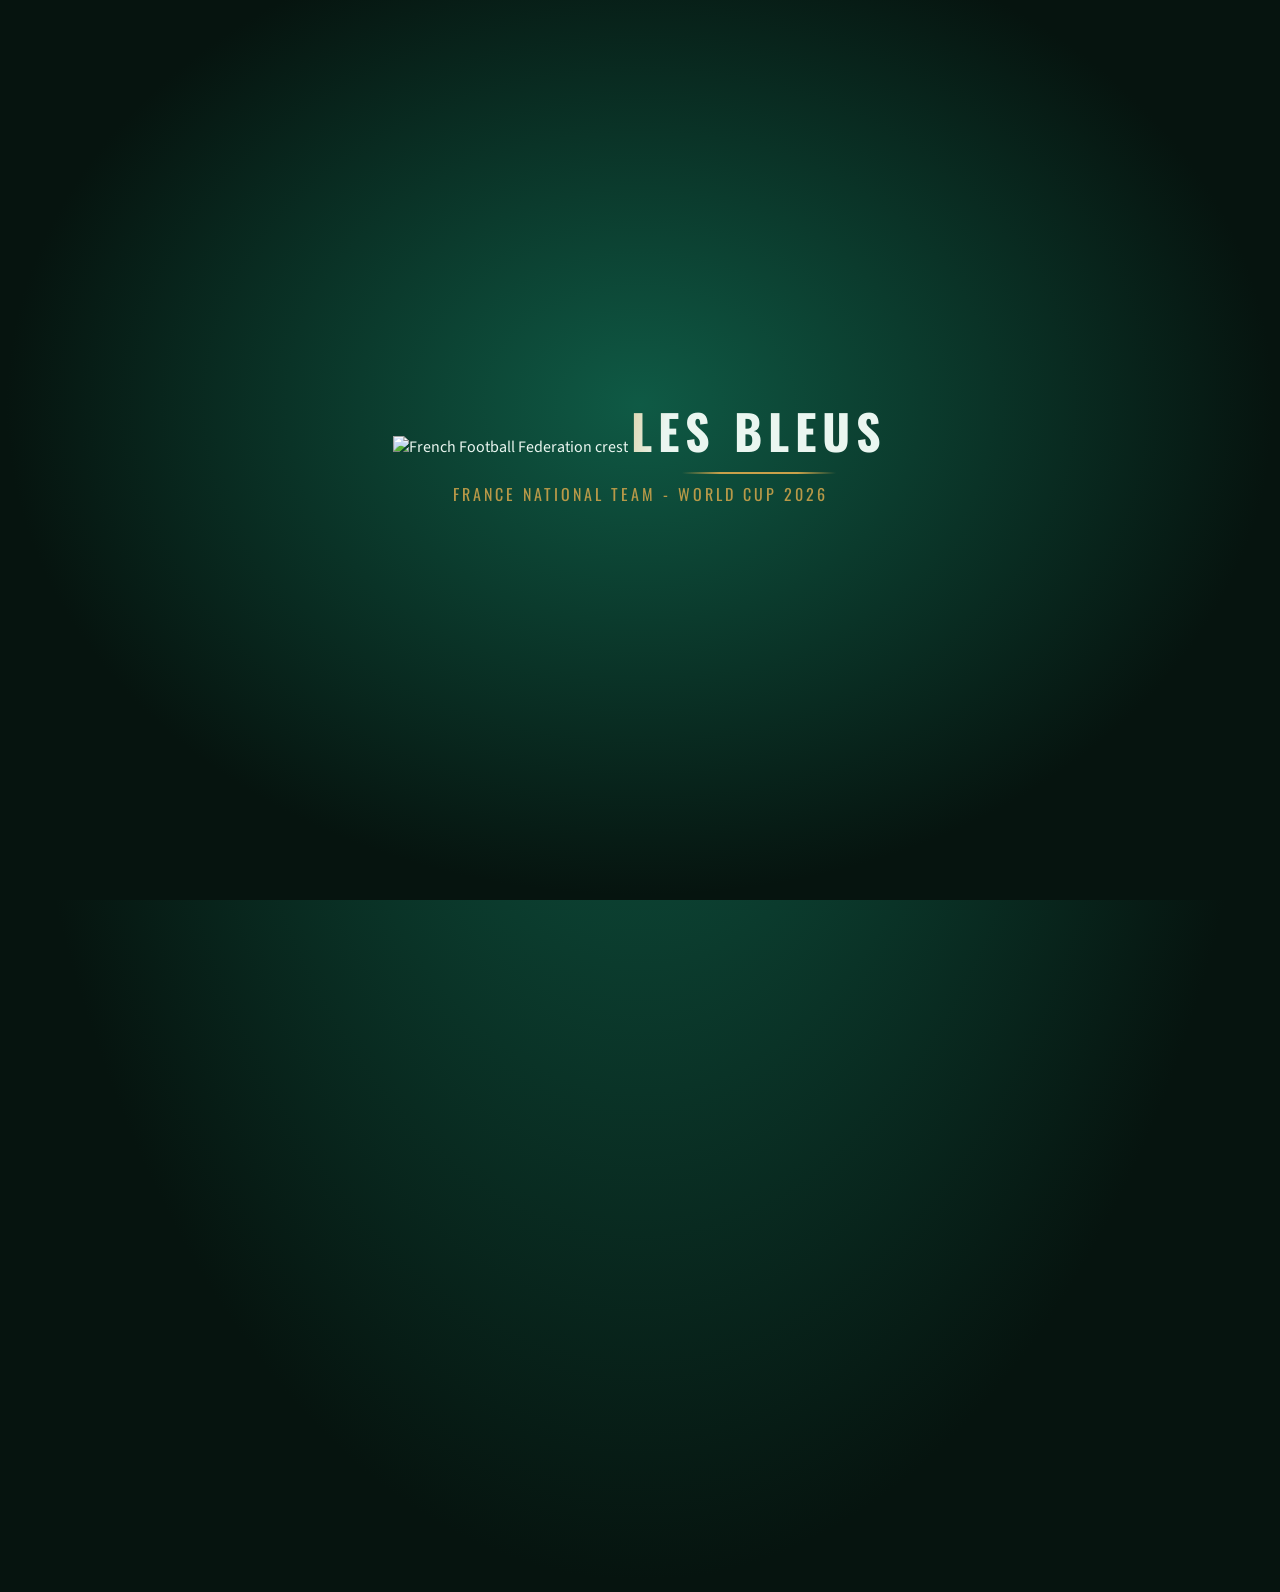
==== index.html @ 51125dc5 "Add files via upload" ====
<!DOCTYPE html>
<html lang="en">
<head>
  <meta charset="UTF-8">
  <meta name="viewport" content="width=device-width, initial-scale=1.0">
  <title>Les Bleus - France World Cup Squad</title>

  <!-- Chart.js -->
  <script src="https://cdn.jsdelivr.net/npm/chart.js@4.4.7/dist/chart.umd.min.js"></script>

  <!-- GSAP -->
  <script src="https://cdn.jsdelivr.net/npm/gsap@3.12.5/dist/gsap.min.js"></script>

  <!-- Google Fonts -->
  <link rel="preconnect" href="https://fonts.googleapis.com">
  <link href="https://fonts.googleapis.com/css2?family=Oswald:wght@400;500;700&family=Source+Sans+3:wght@400;600&display=swap" rel="stylesheet">

  <!-- Stylesheet -->
  <link rel="stylesheet" href="style.css">
</head>
<body>

  <!-- ===== INTRO OVERLAY ===== -->
  <div class="intro-overlay" id="introOverlay">
    <div class="intro-crest" id="introCrest">
      <img
        src="fff-emblem.svg"
        alt="French Football Federation crest"
        id="crestImg"
      >
      <h1 class="intro-title" id="introTitle">
        <span class="title-text" id="introTitleText">Les Bleus</span>
        <span class="title-underline" id="introTitleUnderline" aria-hidden="true"></span>
      </h1>
      <p class="intro-subtitle" id="introSubtitle">France National Team - World Cup 2026</p>
    </div>
  </div>

  <!-- ===== MAIN SITE ===== -->
  <div class="site-wrapper" id="siteWrapper">

    <!-- Top bar -->
    <header class="top-bar">
      <div class="top-bar-left">
        <img
          src="fff-emblem.svg"
          alt="FFF crest"
          class="top-bar-crest"
        >
        <div>
          <span class="top-bar-team">France</span>
          <span class="top-bar-detail">4-3-3 Formation</span>
        </div>
      </div>
      <div class="top-bar-right">
        <span class="top-bar-label">Squad Rating</span>
        <span class="top-bar-rating" id="squadRating">--</span>
      </div>
    </header>

    <!-- Hero emblem -->
    <div class="hero-emblem" id="heroEmblem" aria-hidden="true">
      <img
        src="fff-emblem.svg"
        alt="French Football Federation emblem"
      >
    </div>

    <!-- Pitch area -->
    <main class="pitch-container" id="pitchContainer" role="main" aria-label="Full football pitch with player cards in 4-3-3 formation">
      <div class="pitch" id="pitch">
        <!-- Field markings -->
        <div class="pitch-goal top"></div>
        <div class="pitch-goal bottom"></div>

        <div class="pitch-penalty-box top"></div>
        <div class="pitch-penalty-box bottom"></div>

        <div class="pitch-goal-box top"></div>
        <div class="pitch-goal-box bottom"></div>

        <div class="pitch-penalty-arc top"></div>
        <div class="pitch-penalty-arc bottom"></div>

        <div class="pitch-penalty-spot top"></div>
        <div class="pitch-penalty-spot bottom"></div>

        <div class="pitch-halfway"></div>
        <div class="pitch-center-circle"></div>
        <div class="pitch-center-spot"></div>

        <div class="pitch-corner tl"></div>
        <div class="pitch-corner tr"></div>
        <div class="pitch-corner bl"></div>
        <div class="pitch-corner br"></div>

        <!-- Player slots get injected here by script.js -->
        <div class="pitch-slots" id="pitchSlots" aria-label="Players in 4-3-3 formation"></div>
      </div>
    </main>

    <!-- Substitutes bar -->
    <section class="subs-bar" id="subsBar" aria-label="Substitute players">
      <h2 class="subs-title">Substitutes</h2>
      <div class="subs-list" id="subsList"></div>
    </section>

  </div>

  <!-- ===== PLAYER DETAIL MODAL ===== -->
  <div class="modal-overlay" id="modalOverlay" role="dialog" aria-modal="true" aria-label="Player details">
    <div class="modal-content" id="modalContent">
      <button class="modal-close" id="modalClose" aria-label="Close player details">&times;</button>

      <div class="modal-layout">
        <!-- Left: Card -->
        <div class="modal-card" id="modalCard">
          <div class="modal-card-rating" id="modalRating"></div>
          <div class="modal-card-position" id="modalPosition"></div>
          <div class="modal-card-avatar">
            <img id="modalAvatar" src="" alt="Player avatar">
          </div>
          <div class="modal-card-name" id="modalName"></div>
          <div class="modal-card-club" id="modalClub"></div>
          <div class="modal-card-stats" id="modalCardStats"></div>
        </div>

        <!-- Right: Details -->
        <div class="modal-details">
          <h2 class="modal-fullname" id="modalFullName"></h2>
          <div class="modal-meta" id="modalMeta"></div>
          <p class="modal-bio" id="modalBio"></p>

          <div class="modal-chart-title">Attribute Radar</div>
          <div class="modal-chart-wrapper">
            <canvas id="modalRadarChart"></canvas>
          </div>
        </div>
      </div>
    </div>
  </div>

  <!-- Application Script -->
  <script src="script.js"></script>

</body>
</html>
---- style.css ----
/* -------------------------------------------------------
   Les Bleus - France World Cup Squad
   Style Sheet
   ------------------------------------------------------- */

:root {
  /* 2026 France away kit palette */

  /* Jersey body — emerald / mint */
  --mint:           #b8ebd9;
  --mint-soft:      #6fcab1;
  --emerald:        #1f8a6a;
  --emerald-deep:   #0f5a45;

  /* Crest — antique / aged gold */
  --gold-crest:     #c9a14a;
  --gold-crest-dim: #8a6a2a;
  --gold-glow:      rgba(201, 161, 74, 0.35);

  /* Cuff tricolour */
  --france-blue:    #002654;
  --france-white:   #f4f4f4;
  --france-red:     #ce1126;

  /* Neutrals re-tuned to read on the new palette */
  --bg-dark:        #06140f;
  --bg-card:        #0e2018;
  --bg-surface:     #15302a;
  --text-primary:   #eaf6f0;
  --text-secondary: #8fae9e;
  --border:         #1d3b32;
  --pitch-line:     rgba(244, 244, 244, 0.22);

  /* Aliases so existing selectors using old token names keep working */
  --gold:           var(--gold-crest);
  --gold-dim:       var(--gold-crest-dim);
  --blue-france:    var(--france-blue);
  --red-france:     var(--france-red);
  --pitch-green:    var(--emerald-deep);
  --pitch-light:    var(--mint-soft);
  --accent-green:   var(--emerald);
}

* {
  margin: 0;
  padding: 0;
  box-sizing: border-box;
}

body {
  font-family: 'Source Sans 3', sans-serif;
  background:
    radial-gradient(ellipse at 50% 30%, var(--emerald-deep) 0%, var(--bg-dark) 70%),
    var(--bg-dark);
  color: var(--text-primary);
  min-height: 100vh;
  overflow-x: hidden;
}


/* -------------------------------------------------------
   INTRO OVERLAY
   ------------------------------------------------------- */

.intro-overlay {
  position: fixed;
  inset: 0;
  z-index: 1000;
  background:
    radial-gradient(ellipse at 50% 45%, var(--emerald-deep) 0%, var(--bg-dark) 70%),
    var(--bg-dark);
  display: flex;
  align-items: center;
  justify-content: center;
}

.intro-crest {
  text-align: center;
}

.intro-crest img {
  width: 120px;
  height: auto;
  margin-bottom: 1.5rem;
}

.intro-title {
  position: relative;
  display: inline-block;
  font-family: 'Oswald', sans-serif;
  font-size: 3rem;
  font-weight: 700;
  text-transform: uppercase;
  letter-spacing: 6px;
  color: var(--text-primary);
  margin-bottom: 0.5rem;
  padding-bottom: 0.5rem;
}

.title-text {
  position: relative;
  display: inline-block;
  background: linear-gradient(
    100deg,
    var(--text-primary) 0%,
    var(--text-primary) 35%,
    var(--gold-crest)   50%,
    var(--text-primary) 65%,
    var(--text-primary) 100%
  );
  background-size: 250% 100%;
  background-position: 100% 50%;
  -webkit-background-clip: text;
          background-clip: text;
  -webkit-text-fill-color: transparent;
          color: transparent;
}

.title-text.title-glint {
  animation: title-glint 900ms ease-out 1;
}

@keyframes title-glint {
  0%   { background-position: 100% 50%; }
  100% { background-position: -50% 50%; }
}

.title-underline {
  position: absolute;
  left: 20%;
  right: 20%;
  bottom: 0;
  height: 2px;
  background: linear-gradient(
    90deg,
    transparent 0%,
    var(--gold-crest) 25%,
    var(--gold-crest) 75%,
    transparent 100%
  );
  pointer-events: none;
  /* Initial state — GSAP scales this in from 0 to 1 */
  transform: scaleX(0);
  transform-origin: 50% 50%;
}

.intro-subtitle {
  font-family: 'Oswald', sans-serif;
  font-size: 1rem;
  font-weight: 400;
  text-transform: uppercase;
  letter-spacing: 3px;
  color: var(--gold);
}


/* -------------------------------------------------------
   SITE WRAPPER
   ------------------------------------------------------- */

.site-wrapper {
  opacity: 0;
  max-width: 1000px;
  margin: 0 auto;
  padding: 0 1rem 3rem;
}


/* -------------------------------------------------------
   TOP BAR
   ------------------------------------------------------- */

.top-bar {
  position: relative;
  display: flex;
  justify-content: space-between;
  align-items: center;
  padding: 1rem 0;
  margin-bottom: 1.5rem;
}

/* Tricolour cuff stripe pinned to the bottom of the top bar */
.top-bar::after {
  content: '';
  position: absolute;
  left: 0;
  right: 0;
  bottom: 0;
  height: 2px;
  background: linear-gradient(
    90deg,
    var(--france-blue)  0%,
    var(--france-blue)  33.33%,
    var(--france-white) 33.33%,
    var(--france-white) 66.66%,
    var(--france-red)   66.66%,
    var(--france-red)   100%
  );
  pointer-events: none;
}

.top-bar-left {
  display: flex;
  align-items: center;
  gap: 0.75rem;
}

.top-bar-crest {
  width: 36px;
  height: auto;
}

.top-bar-team {
  font-family: 'Oswald', sans-serif;
  font-size: 1.3rem;
  font-weight: 700;
  text-transform: uppercase;
  letter-spacing: 2px;
  display: block;
}

.top-bar-detail {
  font-size: 0.8rem;
  color: var(--text-secondary);
  text-transform: uppercase;
  letter-spacing: 1px;
}

.top-bar-right {
  text-align: right;
}

.top-bar-label {
  font-size: 0.7rem;
  text-transform: uppercase;
  letter-spacing: 1.5px;
  color: var(--text-secondary);
  display: block;
  margin-bottom: 0.15rem;
}

.top-bar-rating {
  font-family: 'Oswald', sans-serif;
  font-size: 2rem;
  font-weight: 700;
  color: var(--gold);
}


/* -------------------------------------------------------
   HERO EMBLEM
   ------------------------------------------------------- */

.hero-emblem {
  display: flex;
  justify-content: center;
  margin: 0.25rem 0 1.5rem;
  opacity: 0;
}

.hero-emblem img {
  width: 110px;
  height: auto;
  filter: drop-shadow(0 6px 22px var(--gold-glow));
}

@media (max-width: 480px) {
  .hero-emblem img {
    width: 84px;
  }
}


/* -------------------------------------------------------
   PITCH (full field, both halves)
   ------------------------------------------------------- */

.pitch-container {
  margin-bottom: 1.5rem;
  /* Stadium broadcast perspective — the pitch tilts away from the viewer */
  perspective: 1100px;
  perspective-origin: 50% 0%;
}

.pitch {
  position: relative;
  width: 100%;
  /* Full football pitch is roughly 105m x 68m. Render close to that ratio
     while leaving comfortable card spacing. */
  aspect-ratio: 68 / 105;
  max-width: 720px;
  margin: 0 auto;
  background:
    repeating-linear-gradient(
      0deg,
      rgba(0, 0, 0, 0.10) 0,
      rgba(0, 0, 0, 0.10) 8.33%,
      transparent 8.33%,
      transparent 16.66%
    ),
    linear-gradient(180deg, var(--mint-soft) 0%, var(--emerald) 55%, var(--emerald-deep) 100%);
  border: 2px solid var(--pitch-line);
  border-radius: 10px;
  overflow: hidden;
  box-shadow: inset 0 0 60px rgba(0, 0, 0, 0.35), 0 24px 60px -20px rgba(0, 0, 0, 0.55);
  transform: rotateX(6deg);
  transform-origin: 50% 50%;
}

/* Halfway line */
.pitch-halfway {
  position: absolute;
  left: 0;
  right: 0;
  top: 50%;
  height: 2px;
  background: var(--pitch-line);
  pointer-events: none;
}

/* Center circle */
.pitch-center-circle {
  position: absolute;
  top: 50%;
  left: 50%;
  width: 22%;
  aspect-ratio: 1 / 1;
  transform: translate(-50%, -50%);
  border: 2px solid var(--pitch-line);
  border-radius: 50%;
  pointer-events: none;
}

/* Center spot */
.pitch-center-spot {
  position: absolute;
  top: 50%;
  left: 50%;
  width: 6px;
  height: 6px;
  background: var(--pitch-line);
  border-radius: 50%;
  transform: translate(-50%, -50%);
  pointer-events: none;
}

/* Penalty boxes (top + bottom). 40m wide of 68m -> ~58.8% width.
   16.5m deep of 105m -> ~15.7% height. */
.pitch-penalty-box {
  position: absolute;
  left: 50%;
  width: 58%;
  height: 16%;
  border: 2px solid var(--pitch-line);
  transform: translateX(-50%);
  pointer-events: none;
}

.pitch-penalty-box.top    { top: 0;    border-top: none; }
.pitch-penalty-box.bottom { bottom: 0; border-bottom: none; }

/* Six-yard / goal boxes. ~18.3m wide -> ~26.9% width. ~5.5m deep -> ~5.2% height. */
.pitch-goal-box {
  position: absolute;
  left: 50%;
  width: 27%;
  height: 5.5%;
  border: 2px solid var(--pitch-line);
  transform: translateX(-50%);
  pointer-events: none;
}

.pitch-goal-box.top    { top: 0;    border-top: none; }
.pitch-goal-box.bottom { bottom: 0; border-bottom: none; }

/* Penalty arcs ("D"). Drawn as half-circles clipped by the penalty box edge. */
.pitch-penalty-arc {
  position: absolute;
  left: 50%;
  width: 18%;
  aspect-ratio: 1 / 1;
  border: 2px solid var(--pitch-line);
  border-radius: 50%;
  transform: translateX(-50%);
  pointer-events: none;
  background: transparent;
}

.pitch-penalty-arc.top {
  top: 16%;
  /* Hide everything except the bottom-half arc that pokes out of the box. */
  clip-path: inset(50% 0 0 0);
  transform: translate(-50%, -50%);
}

.pitch-penalty-arc.bottom {
  bottom: 16%;
  clip-path: inset(0 0 50% 0);
  transform: translate(-50%, 50%);
}

/* Penalty spots */
.pitch-penalty-spot {
  position: absolute;
  left: 50%;
  width: 5px;
  height: 5px;
  background: var(--pitch-line);
  border-radius: 50%;
  transform: translateX(-50%);
  pointer-events: none;
}

.pitch-penalty-spot.top    { top:    11%; }
.pitch-penalty-spot.bottom { bottom: 11%; }

/* Goals (small rectangles peeking out at the top and bottom). */
.pitch-goal {
  position: absolute;
  left: 50%;
  width: 12%;
  height: 1.4%;
  background: rgba(255, 255, 255, 0.18);
  border: 1px solid var(--pitch-line);
  transform: translateX(-50%);
  pointer-events: none;
}

.pitch-goal.top    { top: 0;    border-top: none; }
.pitch-goal.bottom { bottom: 0; border-bottom: none; }

/* Corner arcs */
.pitch-corner {
  position: absolute;
  width: 14px;
  height: 14px;
  border: 2px solid var(--pitch-line);
  pointer-events: none;
}

.pitch-corner.tl { top: 0;    left: 0;    border-radius: 0 0 100% 0; border-top: none;    border-left: none; }
.pitch-corner.tr { top: 0;    right: 0;   border-radius: 0 0 0 100%; border-top: none;    border-right: none; }
.pitch-corner.bl { bottom: 0; left: 0;    border-radius: 0 100% 0 0; border-bottom: none; border-left: none; }
.pitch-corner.br { bottom: 0; right: 0;   border-radius: 100% 0 0 0; border-bottom: none; border-right: none; }

/* Player slot — absolutely positioned wrapper centered on its (x, y) */
.pitch-slot {
  position: absolute;
  transform: translate(-50%, -50%);
  z-index: 2;
}


/* -------------------------------------------------------
   PLAYER CARD (on pitch)
   ------------------------------------------------------- */

.player-card-mini {
  position: relative;
  width: 100px;
  /* Mint -> emerald jersey gradient */
  background:
    repeating-linear-gradient(
      135deg,
      rgba(255, 255, 255, 0.06) 0,
      rgba(255, 255, 255, 0.06) 1px,
      transparent 1px,
      transparent 4px
    ),
    linear-gradient(160deg, var(--mint-soft) 0%, var(--emerald) 60%, var(--emerald-deep) 100%);
  border: 2.5px solid var(--gold-crest);
  border-radius: 6px;
  padding: 0.6rem 0.4rem;
  text-align: center;
  cursor: pointer;
  transition: transform 0.2s ease, border-color 0.2s ease, box-shadow 0.2s ease;
  opacity: 0;
}

.player-card-mini:hover {
  transform: translateY(-4px) scale(1.03);
  border-color: var(--gold-crest);
  box-shadow: 0 6px 24px var(--gold-glow);
}

.player-card-mini:focus {
  outline: 2px solid var(--gold-crest);
  outline-offset: 2px;
}

.mini-rating {
  font-family: 'Oswald', sans-serif;
  font-size: 1.4rem;
  font-weight: 700;
  color: var(--gold-crest);
  line-height: 1;
  text-shadow: 0 1px 2px rgba(0, 0, 0, 0.35);
}

.mini-position {
  font-family: 'Oswald', sans-serif;
  font-size: 0.6rem;
  font-weight: 600;
  color: var(--text-primary);
  text-transform: uppercase;
  letter-spacing: 1.5px;
  margin-bottom: 0.3rem;
  text-shadow: 0 1px 2px rgba(0, 0, 0, 0.35);
}

.mini-avatar {
  width: 48px;
  height: 48px;
  border-radius: 50%;
  margin: 0 auto 0.3rem;
  background: var(--bg-surface);
  border: 1.5px solid var(--gold-crest);
  /* Inner white ring mimics the gold crest backing on the jersey */
  box-shadow: inset 0 0 0 1px var(--france-white);
  overflow: hidden;
}

.mini-avatar img {
  width: 100%;
  height: 100%;
}

.mini-name {
  font-family: 'Oswald', sans-serif;
  font-size: 0.7rem;
  font-weight: 700;
  color: var(--text-primary);
  text-transform: uppercase;
  letter-spacing: 0.5px;
  white-space: nowrap;
  overflow: hidden;
  text-overflow: ellipsis;
  text-shadow: 0 1px 2px rgba(0, 0, 0, 0.4);
}


/* -------------------------------------------------------
   SUBSTITUTES BAR
   ------------------------------------------------------- */

.subs-bar {
  background: var(--bg-card);
  border: 1px solid var(--border);
  border-radius: 8px;
  padding: 1rem 1.25rem;
}

.subs-title {
  font-family: 'Oswald', sans-serif;
  font-size: 0.8rem;
  font-weight: 500;
  text-transform: uppercase;
  letter-spacing: 2px;
  color: var(--text-secondary);
  margin-bottom: 0.75rem;
}

.subs-list {
  display: flex;
  gap: 1rem;
  overflow-x: auto;
}

.sub-card {
  flex-shrink: 0;
  width: 85px;
  background: var(--bg-card);
  border: 1px solid var(--gold-crest-dim);
  border-radius: 5px;
  padding: 0.5rem 0.3rem;
  text-align: center;
  cursor: pointer;
  transition: border-color 0.2s ease, box-shadow 0.2s ease;
  opacity: 0;
}

.sub-card:hover {
  border-color: var(--gold-crest);
  box-shadow: 0 4px 14px var(--gold-glow);
}

/* Drop the jersey-only inner white ring + text shadows for sub-card avatars */
.sub-card .mini-avatar {
  box-shadow: none;
  border-color: var(--gold-crest-dim);
}

.sub-card .mini-rating,
.sub-card .mini-position,
.sub-card .mini-name {
  text-shadow: none;
}


/* -------------------------------------------------------
   MODAL
   ------------------------------------------------------- */

.modal-overlay {
  position: fixed;
  inset: 0;
  z-index: 2000;
  background: rgba(6, 20, 15, 0.88);
  backdrop-filter: blur(2px);
  display: none;
  align-items: center;
  justify-content: center;
  padding: 1rem;
}

.modal-overlay.active {
  display: flex;
}

.modal-content {
  background: var(--bg-card);
  border: 1px solid var(--gold-crest-dim);
  border-radius: 10px;
  max-width: 750px;
  width: 100%;
  max-height: 90vh;
  overflow-y: auto;
  padding: 2rem;
  position: relative;
  box-shadow: 0 24px 80px -10px rgba(0, 0, 0, 0.7), 0 0 0 1px var(--border) inset;
}

.modal-close {
  position: absolute;
  top: 0.75rem;
  right: 1rem;
  background: none;
  border: none;
  color: var(--text-secondary);
  font-size: 1.8rem;
  cursor: pointer;
  line-height: 1;
  transition: color 0.2s;
}

.modal-close:hover {
  color: var(--gold-crest);
}

.modal-layout {
  display: flex;
  gap: 2rem;
  align-items: flex-start;
}

/* Modal Card — magnified jersey card */
.modal-card {
  flex-shrink: 0;
  width: 200px;
  background:
    repeating-linear-gradient(
      135deg,
      rgba(255, 255, 255, 0.06) 0,
      rgba(255, 255, 255, 0.06) 1px,
      transparent 1px,
      transparent 5px
    ),
    linear-gradient(160deg, var(--mint-soft) 0%, var(--emerald) 60%, var(--emerald-deep) 100%);
  border: 2.5px solid var(--gold-crest);
  border-radius: 6px;
  padding: 1.1rem;
  text-align: center;
  box-shadow: 0 10px 30px var(--gold-glow);
}

.modal-card-rating {
  font-family: 'Oswald', sans-serif;
  font-size: 2.5rem;
  font-weight: 700;
  color: var(--gold-crest);
  line-height: 1;
  text-shadow: 0 2px 4px rgba(0, 0, 0, 0.4);
}

.modal-card-position {
  font-family: 'Oswald', sans-serif;
  font-size: 0.8rem;
  font-weight: 600;
  color: var(--text-primary);
  text-transform: uppercase;
  letter-spacing: 2px;
  margin-bottom: 0.6rem;
  text-shadow: 0 1px 2px rgba(0, 0, 0, 0.4);
}

.modal-card-avatar {
  width: 72px;
  height: 72px;
  border-radius: 50%;
  margin: 0 auto 0.6rem;
  background: var(--bg-surface);
  border: 2px solid var(--gold-crest);
  box-shadow: inset 0 0 0 1px var(--france-white);
  overflow: hidden;
}

.modal-card-avatar img {
  width: 100%;
  height: 100%;
}

.modal-card-name {
  font-family: 'Oswald', sans-serif;
  font-size: 1rem;
  font-weight: 700;
  color: var(--text-primary);
  text-transform: uppercase;
  letter-spacing: 1px;
  margin-bottom: 0.15rem;
  text-shadow: 0 1px 2px rgba(0, 0, 0, 0.45);
}

.modal-card-club {
  font-size: 0.75rem;
  color: var(--mint);
  margin-bottom: 0.75rem;
  text-shadow: 0 1px 2px rgba(0, 0, 0, 0.4);
}

.modal-card-stats {
  display: grid;
  grid-template-columns: 1fr 1fr;
  gap: 0.3rem 0.8rem;
}

.modal-stat {
  display: flex;
  justify-content: space-between;
  font-size: 0.75rem;
}

.modal-stat-label {
  font-family: 'Oswald', sans-serif;
  color: var(--mint);
  font-weight: 600;
  letter-spacing: 1px;
  text-shadow: 0 1px 2px rgba(0, 0, 0, 0.35);
}

.modal-stat-val {
  font-family: 'Oswald', sans-serif;
  color: var(--gold-crest);
  font-weight: 700;
  text-shadow: 0 1px 2px rgba(0, 0, 0, 0.35);
}

/* Modal Details */
.modal-details {
  flex: 1;
  min-width: 0;
}

.modal-fullname {
  font-family: 'Oswald', sans-serif;
  font-size: 1.5rem;
  font-weight: 700;
  text-transform: uppercase;
  letter-spacing: 1.5px;
  color: var(--text-primary);
  margin-bottom: 0.5rem;
}

.modal-meta {
  display: flex;
  flex-wrap: wrap;
  gap: 0.5rem;
  margin-bottom: 1rem;
}

.meta-tag {
  font-size: 0.72rem;
  font-family: 'Oswald', sans-serif;
  font-weight: 500;
  text-transform: uppercase;
  letter-spacing: 1px;
  padding: 0.2rem 0.6rem;
  background: var(--bg-surface);
  border: 1px solid var(--gold-crest-dim);
  border-radius: 3px;
  color: var(--text-primary);
}

.modal-bio {
  font-size: 0.9rem;
  line-height: 1.7;
  color: var(--text-secondary);
  margin-bottom: 1.25rem;
}

.modal-chart-title {
  font-family: 'Oswald', sans-serif;
  font-size: 0.85rem;
  font-weight: 500;
  text-transform: uppercase;
  letter-spacing: 1.5px;
  color: var(--text-secondary);
  margin-bottom: 0.75rem;
}

.modal-chart-wrapper {
  max-width: 280px;
}


/* -------------------------------------------------------
   RESPONSIVE
   ------------------------------------------------------- */

@media (max-width: 768px) {
  .player-card-mini {
    width: 78px;
    padding: 0.45rem 0.3rem;
  }

  .mini-rating {
    font-size: 1.1rem;
  }

  .mini-avatar {
    width: 36px;
    height: 36px;
  }

  .mini-name {
    font-size: 0.6rem;
  }

  .modal-layout {
    flex-direction: column;
    align-items: center;
  }

  .modal-details {
    width: 100%;
  }

  .modal-chart-wrapper {
    max-width: 100%;
  }

  .intro-title {
    font-size: 2rem;
    letter-spacing: 4px;
  }
}

@media (max-width: 480px) {
  .player-card-mini {
    width: 64px;
    padding: 0.35rem 0.25rem;
  }

  .mini-avatar {
    width: 30px;
    height: 30px;
  }

  .mini-rating {
    font-size: 1rem;
  }

  .mini-name {
    font-size: 0.55rem;
  }

  .mini-position {
    font-size: 0.55rem;
    letter-spacing: 1px;
  }
}
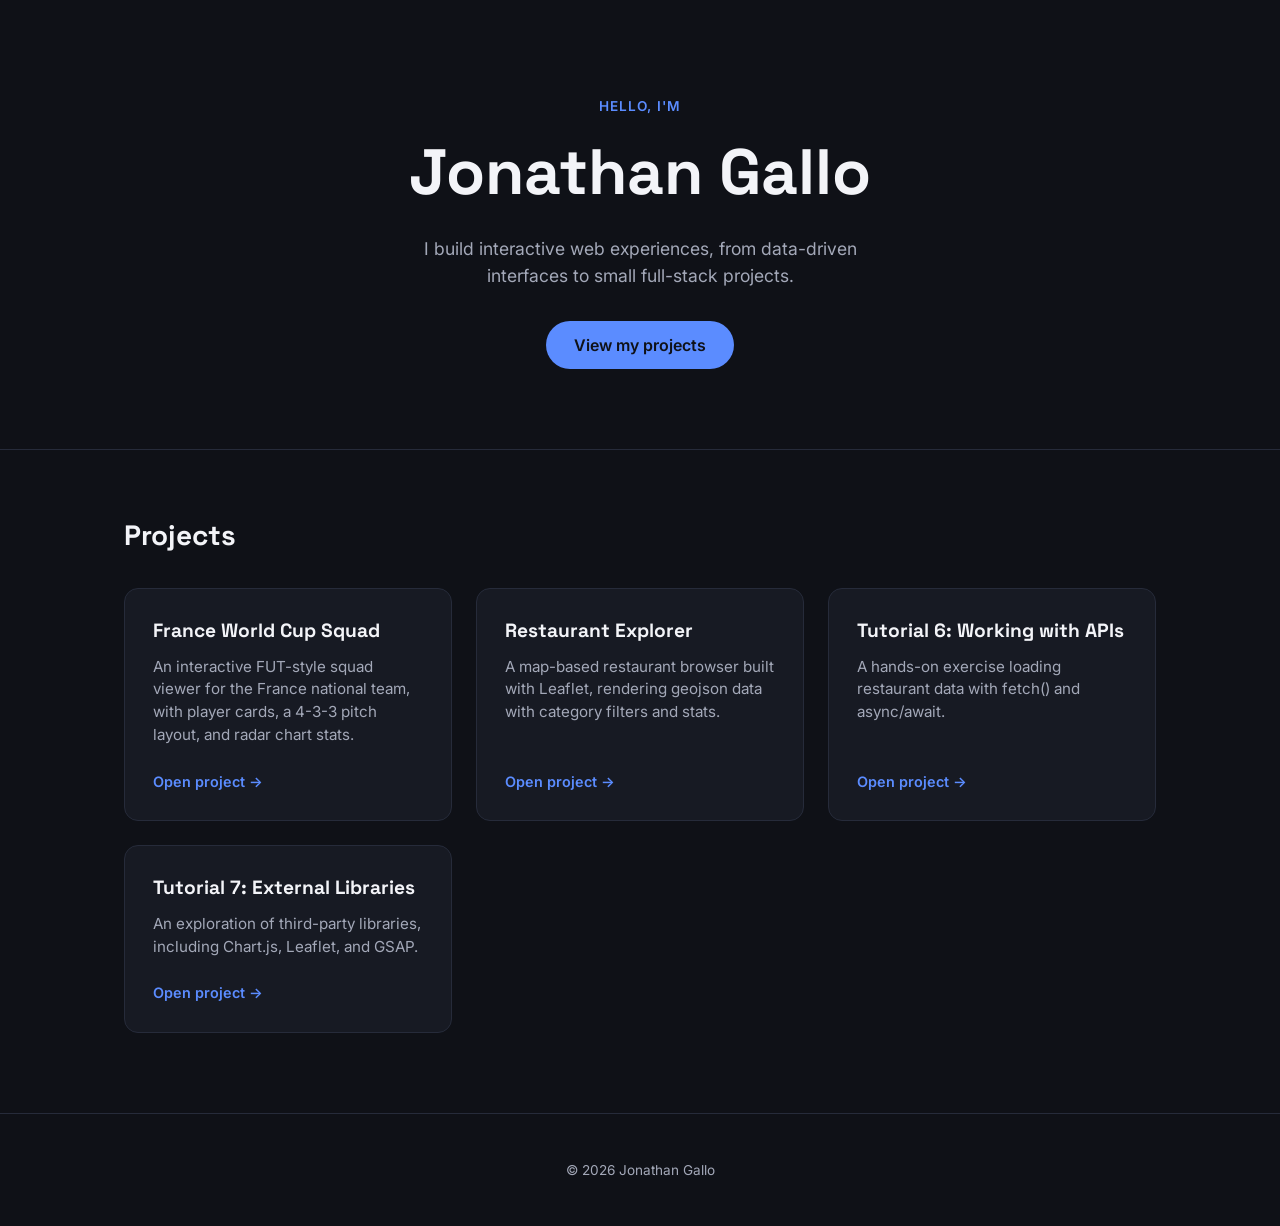
==== commit 81ad7245: "Restructure GitHub Pages site into portfolio homepage" ====
--- a/index.html
+++ b/index.html
@@ -3,145 +3,70 @@
 <head>
   <meta charset="UTF-8">
   <meta name="viewport" content="width=device-width, initial-scale=1.0">
-  <title>Les Bleus - France World Cup Squad</title>
+  <title>Jonathan Gallo - Portfolio</title>
 
-  <!-- Chart.js -->
-  <script src="https://cdn.jsdelivr.net/npm/chart.js@4.4.7/dist/chart.umd.min.js"></script>
+  <link rel="preconnect" href="https://fonts.googleapis.com">
+  <link rel="preconnect" href="https://fonts.gstatic.com" crossorigin>
+  <link href="https://fonts.googleapis.com/css2?family=Space+Grotesk:wght@500;700&family=Inter:wght@400;500;600&display=swap" rel="stylesheet">
 
-  <!-- GSAP -->
-  <script src="https://cdn.jsdelivr.net/npm/gsap@3.12.5/dist/gsap.min.js"></script>
-
-  <!-- Google Fonts -->
-  <link rel="preconnect" href="https://fonts.googleapis.com">
-  <link href="https://fonts.googleapis.com/css2?family=Oswald:wght@400;500;700&family=Source+Sans+3:wght@400;600&display=swap" rel="stylesheet">
-
-  <!-- Stylesheet -->
   <link rel="stylesheet" href="style.css">
 </head>
 <body>
 
-  <!-- ===== INTRO OVERLAY ===== -->
-  <div class="intro-overlay" id="introOverlay">
-    <div class="intro-crest" id="introCrest">
-      <img
-        src="fff-emblem.svg"
-        alt="French Football Federation crest"
-        id="crestImg"
-      >
-      <h1 class="intro-title" id="introTitle">
-        <span class="title-text" id="introTitleText">Les Bleus</span>
-        <span class="title-underline" id="introTitleUnderline" aria-hidden="true"></span>
-      </h1>
-      <p class="intro-subtitle" id="introSubtitle">France National Team - World Cup 2026</p>
+  <header class="hero">
+    <div class="hero-inner">
+      <p class="eyebrow">Hello, I'm</p>
+      <h1 class="hero-name">Jonathan Gallo</h1>
+      <p class="hero-tagline">I build interactive web experiences, from data-driven interfaces to small full-stack projects.</p>
+      <a class="hero-cta" href="#projects">View my projects</a>
     </div>
-  </div>
+  </header>
 
-  <!-- ===== MAIN SITE ===== -->
-  <div class="site-wrapper" id="siteWrapper">
+  <main>
+    <section id="projects" class="projects">
+      <h2 class="section-title">Projects</h2>
+      <div class="project-grid">
 
-    <!-- Top bar -->
-    <header class="top-bar">
-      <div class="top-bar-left">
-        <img
-          src="fff-emblem.svg"
-          alt="FFF crest"
-          class="top-bar-crest"
-        >
-        <div>
-          <span class="top-bar-team">France</span>
-          <span class="top-bar-detail">4-3-3 Formation</span>
-        </div>
+        <a class="project-card" href="./projects/fut-worldcup-final/">
+          <div class="project-card-body">
+            <h3>France World Cup Squad</h3>
+            <p>An interactive FUT-style squad viewer for the France national team, with player cards, a 4-3-3 pitch layout, and radar chart stats.</p>
+          </div>
+          <span class="project-card-link">Open project &rarr;</span>
+        </a>
+
+        <a class="project-card" href="./projects/restaurants/">
+          <div class="project-card-body">
+            <h3>Restaurant Explorer</h3>
+            <p>A map-based restaurant browser built with Leaflet, rendering geojson data with category filters and stats.</p>
+          </div>
+          <span class="project-card-link">Open project &rarr;</span>
+        </a>
+
+        <a class="project-card" href="./projects/tutorial-6-api/">
+          <div class="project-card-body">
+            <h3>Tutorial 6: Working with APIs</h3>
+            <p>A hands-on exercise loading restaurant data with fetch() and async/await.</p>
+          </div>
+          <span class="project-card-link">Open project &rarr;</span>
+        </a>
+
+        <a class="project-card" href="./projects/tutorial-7-external-libraries/">
+          <div class="project-card-body">
+            <h3>Tutorial 7: External Libraries</h3>
+            <p>An exploration of third-party libraries, including Chart.js, Leaflet, and GSAP.</p>
+          </div>
+          <span class="project-card-link">Open project &rarr;</span>
+        </a>
+
       </div>
-      <div class="top-bar-right">
-        <span class="top-bar-label">Squad Rating</span>
-        <span class="top-bar-rating" id="squadRating">--</span>
-      </div>
-    </header>
+    </section>
+  </main>
 
-    <!-- Hero emblem -->
-    <div class="hero-emblem" id="heroEmblem" aria-hidden="true">
-      <img
-        src="fff-emblem.svg"
-        alt="French Football Federation emblem"
-      >
-    </div>
+  <footer class="site-footer">
+    <p>&copy; 2026 Jonathan Gallo</p>
+  </footer>
 
-    <!-- Pitch area -->
-    <main class="pitch-container" id="pitchContainer" role="main" aria-label="Full football pitch with player cards in 4-3-3 formation">
-      <div class="pitch" id="pitch">
-        <!-- Field markings -->
-        <div class="pitch-goal top"></div>
-        <div class="pitch-goal bottom"></div>
-
-        <div class="pitch-penalty-box top"></div>
-        <div class="pitch-penalty-box bottom"></div>
-
-        <div class="pitch-goal-box top"></div>
-        <div class="pitch-goal-box bottom"></div>
-
-        <div class="pitch-penalty-arc top"></div>
-        <div class="pitch-penalty-arc bottom"></div>
-
-        <div class="pitch-penalty-spot top"></div>
-        <div class="pitch-penalty-spot bottom"></div>
-
-        <div class="pitch-halfway"></div>
-        <div class="pitch-center-circle"></div>
-        <div class="pitch-center-spot"></div>
-
-        <div class="pitch-corner tl"></div>
-        <div class="pitch-corner tr"></div>
-        <div class="pitch-corner bl"></div>
-        <div class="pitch-corner br"></div>
-
-        <!-- Player slots get injected here by script.js -->
-        <div class="pitch-slots" id="pitchSlots" aria-label="Players in 4-3-3 formation"></div>
-      </div>
-    </main>
-
-    <!-- Substitutes bar -->
-    <section class="subs-bar" id="subsBar" aria-label="Substitute players">
-      <h2 class="subs-title">Substitutes</h2>
-      <div class="subs-list" id="subsList"></div>
-    </section>
-
-  </div>
-
-  <!-- ===== PLAYER DETAIL MODAL ===== -->
-  <div class="modal-overlay" id="modalOverlay" role="dialog" aria-modal="true" aria-label="Player details">
-    <div class="modal-content" id="modalContent">
-      <button class="modal-close" id="modalClose" aria-label="Close player details">&times;</button>
-
-      <div class="modal-layout">
-        <!-- Left: Card -->
-        <div class="modal-card" id="modalCard">
-          <div class="modal-card-rating" id="modalRating"></div>
-          <div class="modal-card-position" id="modalPosition"></div>
-          <div class="modal-card-avatar">
-            <img id="modalAvatar" src="" alt="Player avatar">
-          </div>
-          <div class="modal-card-name" id="modalName"></div>
-          <div class="modal-card-club" id="modalClub"></div>
-          <div class="modal-card-stats" id="modalCardStats"></div>
-        </div>
-
-        <!-- Right: Details -->
-        <div class="modal-details">
-          <h2 class="modal-fullname" id="modalFullName"></h2>
-          <div class="modal-meta" id="modalMeta"></div>
-          <p class="modal-bio" id="modalBio"></p>
-
-          <div class="modal-chart-title">Attribute Radar</div>
-          <div class="modal-chart-wrapper">
-            <canvas id="modalRadarChart"></canvas>
-          </div>
-        </div>
-      </div>
-    </div>
-  </div>
-
-  <!-- Application Script -->
   <script src="script.js"></script>
-
 </body>
 </html>
--- a/style.css
+++ b/style.css
@@ -1,880 +1,135 @@
-/* -------------------------------------------------------
-   Les Bleus - France World Cup Squad
-   Style Sheet
-   ------------------------------------------------------- */
-
 :root {
-  /* 2026 France away kit palette */
-
-  /* Jersey body — emerald / mint */
-  --mint:           #b8ebd9;
-  --mint-soft:      #6fcab1;
-  --emerald:        #1f8a6a;
-  --emerald-deep:   #0f5a45;
-
-  /* Crest — antique / aged gold */
-  --gold-crest:     #c9a14a;
-  --gold-crest-dim: #8a6a2a;
-  --gold-glow:      rgba(201, 161, 74, 0.35);
-
-  /* Cuff tricolour */
-  --france-blue:    #002654;
-  --france-white:   #f4f4f4;
-  --france-red:     #ce1126;
-
-  /* Neutrals re-tuned to read on the new palette */
-  --bg-dark:        #06140f;
-  --bg-card:        #0e2018;
-  --bg-surface:     #15302a;
-  --text-primary:   #eaf6f0;
-  --text-secondary: #8fae9e;
-  --border:         #1d3b32;
-  --pitch-line:     rgba(244, 244, 244, 0.22);
-
-  /* Aliases so existing selectors using old token names keep working */
-  --gold:           var(--gold-crest);
-  --gold-dim:       var(--gold-crest-dim);
-  --blue-france:    var(--france-blue);
-  --red-france:     var(--france-red);
-  --pitch-green:    var(--emerald-deep);
-  --pitch-light:    var(--mint-soft);
-  --accent-green:   var(--emerald);
+  --bg: #0f1117;
+  --bg-elevated: #171a23;
+  --text: #f3f4f8;
+  --text-muted: #a3a8b8;
+  --accent: #5b8cff;
+  --border: #262b3a;
+  --font-heading: 'Space Grotesk', sans-serif;
+  --font-body: 'Inter', sans-serif;
 }
 
 * {
-  margin: 0;
-  padding: 0;
   box-sizing: border-box;
 }
 
 body {
-  font-family: 'Source Sans 3', sans-serif;
-  background:
-    radial-gradient(ellipse at 50% 30%, var(--emerald-deep) 0%, var(--bg-dark) 70%),
-    var(--bg-dark);
-  color: var(--text-primary);
-  min-height: 100vh;
-  overflow-x: hidden;
+  margin: 0;
+  background: var(--bg);
+  color: var(--text);
+  font-family: var(--font-body);
+  line-height: 1.5;
 }
 
-
-/* -------------------------------------------------------
-   INTRO OVERLAY
-   ------------------------------------------------------- */
-
-.intro-overlay {
-  position: fixed;
-  inset: 0;
-  z-index: 1000;
-  background:
-    radial-gradient(ellipse at 50% 45%, var(--emerald-deep) 0%, var(--bg-dark) 70%),
-    var(--bg-dark);
-  display: flex;
-  align-items: center;
-  justify-content: center;
+.hero {
+  padding: 6rem 1.5rem 5rem;
+  text-align: center;
+  border-bottom: 1px solid var(--border);
 }
 
-.intro-crest {
-  text-align: center;
+.hero-inner {
+  max-width: 640px;
+  margin: 0 auto;
 }
 
-.intro-crest img {
-  width: 120px;
-  height: auto;
-  margin-bottom: 1.5rem;
+.eyebrow {
+  margin: 0 0 0.5rem;
+  color: var(--accent);
+  font-weight: 600;
+  letter-spacing: 0.08em;
+  text-transform: uppercase;
+  font-size: 0.85rem;
 }
 
-.intro-title {
-  position: relative;
-  display: inline-block;
-  font-family: 'Oswald', sans-serif;
-  font-size: 3rem;
+.hero-name {
+  margin: 0 0 1rem;
+  font-family: var(--font-heading);
+  font-size: clamp(2.5rem, 6vw, 4rem);
   font-weight: 700;
-  text-transform: uppercase;
-  letter-spacing: 6px;
-  color: var(--text-primary);
-  margin-bottom: 0.5rem;
-  padding-bottom: 0.5rem;
 }
 
-.title-text {
-  position: relative;
-  display: inline-block;
-  background: linear-gradient(
-    100deg,
-    var(--text-primary) 0%,
-    var(--text-primary) 35%,
-    var(--gold-crest)   50%,
-    var(--text-primary) 65%,
-    var(--text-primary) 100%
-  );
-  background-size: 250% 100%;
-  background-position: 100% 50%;
-  -webkit-background-clip: text;
-          background-clip: text;
-  -webkit-text-fill-color: transparent;
-          color: transparent;
+.hero-tagline {
+  margin: 0 auto 2rem;
+  max-width: 480px;
+  color: var(--text-muted);
+  font-size: 1.1rem;
 }
 
-.title-text.title-glint {
-  animation: title-glint 900ms ease-out 1;
+.hero-cta {
+  display: inline-block;
+  padding: 0.75rem 1.75rem;
+  background: var(--accent);
+  color: #0f1117;
+  font-weight: 600;
+  text-decoration: none;
+  border-radius: 999px;
+  transition: transform 0.15s ease, box-shadow 0.15s ease;
 }
 
-@keyframes title-glint {
-  0%   { background-position: 100% 50%; }
-  100% { background-position: -50% 50%; }
+.hero-cta:hover {
+  transform: translateY(-2px);
+  box-shadow: 0 8px 24px rgba(91, 140, 255, 0.35);
 }
 
-.title-underline {
-  position: absolute;
-  left: 20%;
-  right: 20%;
-  bottom: 0;
-  height: 2px;
-  background: linear-gradient(
-    90deg,
-    transparent 0%,
-    var(--gold-crest) 25%,
-    var(--gold-crest) 75%,
-    transparent 100%
-  );
-  pointer-events: none;
-  /* Initial state — GSAP scales this in from 0 to 1 */
-  transform: scaleX(0);
-  transform-origin: 50% 50%;
+.projects {
+  max-width: 1080px;
+  margin: 0 auto;
+  padding: 4rem 1.5rem 5rem;
 }
 
-.intro-subtitle {
-  font-family: 'Oswald', sans-serif;
-  font-size: 1rem;
-  font-weight: 400;
-  text-transform: uppercase;
-  letter-spacing: 3px;
-  color: var(--gold);
+.section-title {
+  font-family: var(--font-heading);
+  font-size: 1.75rem;
+  margin: 0 0 2rem;
 }
 
-
-/* -------------------------------------------------------
-   SITE WRAPPER
-   ------------------------------------------------------- */
-
-.site-wrapper {
-  opacity: 0;
-  max-width: 1000px;
-  margin: 0 auto;
-  padding: 0 1rem 3rem;
+.project-grid {
+  display: grid;
+  grid-template-columns: repeat(auto-fit, minmax(260px, 1fr));
+  gap: 1.5rem;
 }
 
-
-/* -------------------------------------------------------
-   TOP BAR
-   ------------------------------------------------------- */
-
-.top-bar {
-  position: relative;
+.project-card {
   display: flex;
+  flex-direction: column;
   justify-content: space-between;
-  align-items: center;
-  padding: 1rem 0;
-  margin-bottom: 1.5rem;
+  background: var(--bg-elevated);
+  border: 1px solid var(--border);
+  border-radius: 14px;
+  padding: 1.75rem;
+  text-decoration: none;
+  color: inherit;
+  transition: transform 0.15s ease, border-color 0.15s ease;
 }
 
-/* Tricolour cuff stripe pinned to the bottom of the top bar */
-.top-bar::after {
-  content: '';
-  position: absolute;
-  left: 0;
-  right: 0;
-  bottom: 0;
-  height: 2px;
-  background: linear-gradient(
-    90deg,
-    var(--france-blue)  0%,
-    var(--france-blue)  33.33%,
-    var(--france-white) 33.33%,
-    var(--france-white) 66.66%,
-    var(--france-red)   66.66%,
-    var(--france-red)   100%
-  );
-  pointer-events: none;
+.project-card:hover {
+  transform: translateY(-4px);
+  border-color: var(--accent);
 }
 
-.top-bar-left {
-  display: flex;
-  align-items: center;
-  gap: 0.75rem;
+.project-card h3 {
+  margin: 0 0 0.6rem;
+  font-family: var(--font-heading);
+  font-size: 1.2rem;
 }
 
-.top-bar-crest {
-  width: 36px;
-  height: auto;
+.project-card p {
+  margin: 0;
+  color: var(--text-muted);
+  font-size: 0.95rem;
 }
 
-.top-bar-team {
-  font-family: 'Oswald', sans-serif;
-  font-size: 1.3rem;
-  font-weight: 700;
-  text-transform: uppercase;
-  letter-spacing: 2px;
-  display: block;
+.project-card-link {
+  margin-top: 1.5rem;
+  color: var(--accent);
+  font-weight: 600;
+  font-size: 0.9rem;
 }
 
-.top-bar-detail {
-  font-size: 0.8rem;
-  color: var(--text-secondary);
-  text-transform: uppercase;
-  letter-spacing: 1px;
+.site-footer {
+  text-align: center;
+  padding: 2rem 1.5rem;
+  color: var(--text-muted);
+  font-size: 0.85rem;
+  border-top: 1px solid var(--border);
 }
-
-.top-bar-right {
-  text-align: right;
-}
-
-.top-bar-label {
-  font-size: 0.7rem;
-  text-transform: uppercase;
-  letter-spacing: 1.5px;
-  color: var(--text-secondary);
-  display: block;
-  margin-bottom: 0.15rem;
-}
-
-.top-bar-rating {
-  font-family: 'Oswald', sans-serif;
-  font-size: 2rem;
-  font-weight: 700;
-  color: var(--gold);
-}
-
-
-/* -------------------------------------------------------
-   HERO EMBLEM
-   ------------------------------------------------------- */
-
-.hero-emblem {
-  display: flex;
-  justify-content: center;
-  margin: 0.25rem 0 1.5rem;
-  opacity: 0;
-}
-
-.hero-emblem img {
-  width: 110px;
-  height: auto;
-  filter: drop-shadow(0 6px 22px var(--gold-glow));
-}
-
-@media (max-width: 480px) {
-  .hero-emblem img {
-    width: 84px;
-  }
-}
-
-
-/* -------------------------------------------------------
-   PITCH (full field, both halves)
-   ------------------------------------------------------- */
-
-.pitch-container {
-  margin-bottom: 1.5rem;
-  /* Stadium broadcast perspective — the pitch tilts away from the viewer */
-  perspective: 1100px;
-  perspective-origin: 50% 0%;
-}
-
-.pitch {
-  position: relative;
-  width: 100%;
-  /* Full football pitch is roughly 105m x 68m. Render close to that ratio
-     while leaving comfortable card spacing. */
-  aspect-ratio: 68 / 105;
-  max-width: 720px;
-  margin: 0 auto;
-  background:
-    repeating-linear-gradient(
-      0deg,
-      rgba(0, 0, 0, 0.10) 0,
-      rgba(0, 0, 0, 0.10) 8.33%,
-      transparent 8.33%,
-      transparent 16.66%
-    ),
-    linear-gradient(180deg, var(--mint-soft) 0%, var(--emerald) 55%, var(--emerald-deep) 100%);
-  border: 2px solid var(--pitch-line);
-  border-radius: 10px;
-  overflow: hidden;
-  box-shadow: inset 0 0 60px rgba(0, 0, 0, 0.35), 0 24px 60px -20px rgba(0, 0, 0, 0.55);
-  transform: rotateX(6deg);
-  transform-origin: 50% 50%;
-}
-
-/* Halfway line */
-.pitch-halfway {
-  position: absolute;
-  left: 0;
-  right: 0;
-  top: 50%;
-  height: 2px;
-  background: var(--pitch-line);
-  pointer-events: none;
-}
-
-/* Center circle */
-.pitch-center-circle {
-  position: absolute;
-  top: 50%;
-  left: 50%;
-  width: 22%;
-  aspect-ratio: 1 / 1;
-  transform: translate(-50%, -50%);
-  border: 2px solid var(--pitch-line);
-  border-radius: 50%;
-  pointer-events: none;
-}
-
-/* Center spot */
-.pitch-center-spot {
-  position: absolute;
-  top: 50%;
-  left: 50%;
-  width: 6px;
-  height: 6px;
-  background: var(--pitch-line);
-  border-radius: 50%;
-  transform: translate(-50%, -50%);
-  pointer-events: none;
-}
-
-/* Penalty boxes (top + bottom). 40m wide of 68m -> ~58.8% width.
-   16.5m deep of 105m -> ~15.7% height. */
-.pitch-penalty-box {
-  position: absolute;
-  left: 50%;
-  width: 58%;
-  height: 16%;
-  border: 2px solid var(--pitch-line);
-  transform: translateX(-50%);
-  pointer-events: none;
-}
-
-.pitch-penalty-box.top    { top: 0;    border-top: none; }
-.pitch-penalty-box.bottom { bottom: 0; border-bottom: none; }
-
-/* Six-yard / goal boxes. ~18.3m wide -> ~26.9% width. ~5.5m deep -> ~5.2% height. */
-.pitch-goal-box {
-  position: absolute;
-  left: 50%;
-  width: 27%;
-  height: 5.5%;
-  border: 2px solid var(--pitch-line);
-  transform: translateX(-50%);
-  pointer-events: none;
-}
-
-.pitch-goal-box.top    { top: 0;    border-top: none; }
-.pitch-goal-box.bottom { bottom: 0; border-bottom: none; }
-
-/* Penalty arcs ("D"). Drawn as half-circles clipped by the penalty box edge. */
-.pitch-penalty-arc {
-  position: absolute;
-  left: 50%;
-  width: 18%;
-  aspect-ratio: 1 / 1;
-  border: 2px solid var(--pitch-line);
-  border-radius: 50%;
-  transform: translateX(-50%);
-  pointer-events: none;
-  background: transparent;
-}
-
-.pitch-penalty-arc.top {
-  top: 16%;
-  /* Hide everything except the bottom-half arc that pokes out of the box. */
-  clip-path: inset(50% 0 0 0);
-  transform: translate(-50%, -50%);
-}
-
-.pitch-penalty-arc.bottom {
-  bottom: 16%;
-  clip-path: inset(0 0 50% 0);
-  transform: translate(-50%, 50%);
-}
-
-/* Penalty spots */
-.pitch-penalty-spot {
-  position: absolute;
-  left: 50%;
-  width: 5px;
-  height: 5px;
-  background: var(--pitch-line);
-  border-radius: 50%;
-  transform: translateX(-50%);
-  pointer-events: none;
-}
-
-.pitch-penalty-spot.top    { top:    11%; }
-.pitch-penalty-spot.bottom { bottom: 11%; }
-
-/* Goals (small rectangles peeking out at the top and bottom). */
-.pitch-goal {
-  position: absolute;
-  left: 50%;
-  width: 12%;
-  height: 1.4%;
-  background: rgba(255, 255, 255, 0.18);
-  border: 1px solid var(--pitch-line);
-  transform: translateX(-50%);
-  pointer-events: none;
-}
-
-.pitch-goal.top    { top: 0;    border-top: none; }
-.pitch-goal.bottom { bottom: 0; border-bottom: none; }
-
-/* Corner arcs */
-.pitch-corner {
-  position: absolute;
-  width: 14px;
-  height: 14px;
-  border: 2px solid var(--pitch-line);
-  pointer-events: none;
-}
-
-.pitch-corner.tl { top: 0;    left: 0;    border-radius: 0 0 100% 0; border-top: none;    border-left: none; }
-.pitch-corner.tr { top: 0;    right: 0;   border-radius: 0 0 0 100%; border-top: none;    border-right: none; }
-.pitch-corner.bl { bottom: 0; left: 0;    border-radius: 0 100% 0 0; border-bottom: none; border-left: none; }
-.pitch-corner.br { bottom: 0; right: 0;   border-radius: 100% 0 0 0; border-bottom: none; border-right: none; }
-
-/* Player slot — absolutely positioned wrapper centered on its (x, y) */
-.pitch-slot {
-  position: absolute;
-  transform: translate(-50%, -50%);
-  z-index: 2;
-}
-
-
-/* -------------------------------------------------------
-   PLAYER CARD (on pitch)
-   ------------------------------------------------------- */
-
-.player-card-mini {
-  position: relative;
-  width: 100px;
-  /* Mint -> emerald jersey gradient */
-  background:
-    repeating-linear-gradient(
-      135deg,
-      rgba(255, 255, 255, 0.06) 0,
-      rgba(255, 255, 255, 0.06) 1px,
-      transparent 1px,
-      transparent 4px
-    ),
-    linear-gradient(160deg, var(--mint-soft) 0%, var(--emerald) 60%, var(--emerald-deep) 100%);
-  border: 2.5px solid var(--gold-crest);
-  border-radius: 6px;
-  padding: 0.6rem 0.4rem;
-  text-align: center;
-  cursor: pointer;
-  transition: transform 0.2s ease, border-color 0.2s ease, box-shadow 0.2s ease;
-  opacity: 0;
-}
-
-.player-card-mini:hover {
-  transform: translateY(-4px) scale(1.03);
-  border-color: var(--gold-crest);
-  box-shadow: 0 6px 24px var(--gold-glow);
-}
-
-.player-card-mini:focus {
-  outline: 2px solid var(--gold-crest);
-  outline-offset: 2px;
-}
-
-.mini-rating {
-  font-family: 'Oswald', sans-serif;
-  font-size: 1.4rem;
-  font-weight: 700;
-  color: var(--gold-crest);
-  line-height: 1;
-  text-shadow: 0 1px 2px rgba(0, 0, 0, 0.35);
-}
-
-.mini-position {
-  font-family: 'Oswald', sans-serif;
-  font-size: 0.6rem;
-  font-weight: 600;
-  color: var(--text-primary);
-  text-transform: uppercase;
-  letter-spacing: 1.5px;
-  margin-bottom: 0.3rem;
-  text-shadow: 0 1px 2px rgba(0, 0, 0, 0.35);
-}
-
-.mini-avatar {
-  width: 48px;
-  height: 48px;
-  border-radius: 50%;
-  margin: 0 auto 0.3rem;
-  background: var(--bg-surface);
-  border: 1.5px solid var(--gold-crest);
-  /* Inner white ring mimics the gold crest backing on the jersey */
-  box-shadow: inset 0 0 0 1px var(--france-white);
-  overflow: hidden;
-}
-
-.mini-avatar img {
-  width: 100%;
-  height: 100%;
-}
-
-.mini-name {
-  font-family: 'Oswald', sans-serif;
-  font-size: 0.7rem;
-  font-weight: 700;
-  color: var(--text-primary);
-  text-transform: uppercase;
-  letter-spacing: 0.5px;
-  white-space: nowrap;
-  overflow: hidden;
-  text-overflow: ellipsis;
-  text-shadow: 0 1px 2px rgba(0, 0, 0, 0.4);
-}
-
-
-/* -------------------------------------------------------
-   SUBSTITUTES BAR
-   ------------------------------------------------------- */
-
-.subs-bar {
-  background: var(--bg-card);
-  border: 1px solid var(--border);
-  border-radius: 8px;
-  padding: 1rem 1.25rem;
-}
-
-.subs-title {
-  font-family: 'Oswald', sans-serif;
-  font-size: 0.8rem;
-  font-weight: 500;
-  text-transform: uppercase;
-  letter-spacing: 2px;
-  color: var(--text-secondary);
-  margin-bottom: 0.75rem;
-}
-
-.subs-list {
-  display: flex;
-  gap: 1rem;
-  overflow-x: auto;
-}
-
-.sub-card {
-  flex-shrink: 0;
-  width: 85px;
-  background: var(--bg-card);
-  border: 1px solid var(--gold-crest-dim);
-  border-radius: 5px;
-  padding: 0.5rem 0.3rem;
-  text-align: center;
-  cursor: pointer;
-  transition: border-color 0.2s ease, box-shadow 0.2s ease;
-  opacity: 0;
-}
-
-.sub-card:hover {
-  border-color: var(--gold-crest);
-  box-shadow: 0 4px 14px var(--gold-glow);
-}
-
-/* Drop the jersey-only inner white ring + text shadows for sub-card avatars */
-.sub-card .mini-avatar {
-  box-shadow: none;
-  border-color: var(--gold-crest-dim);
-}
-
-.sub-card .mini-rating,
-.sub-card .mini-position,
-.sub-card .mini-name {
-  text-shadow: none;
-}
-
-
-/* -------------------------------------------------------
-   MODAL
-   ------------------------------------------------------- */
-
-.modal-overlay {
-  position: fixed;
-  inset: 0;
-  z-index: 2000;
-  background: rgba(6, 20, 15, 0.88);
-  backdrop-filter: blur(2px);
-  display: none;
-  align-items: center;
-  justify-content: center;
-  padding: 1rem;
-}
-
-.modal-overlay.active {
-  display: flex;
-}
-
-.modal-content {
-  background: var(--bg-card);
-  border: 1px solid var(--gold-crest-dim);
-  border-radius: 10px;
-  max-width: 750px;
-  width: 100%;
-  max-height: 90vh;
-  overflow-y: auto;
-  padding: 2rem;
-  position: relative;
-  box-shadow: 0 24px 80px -10px rgba(0, 0, 0, 0.7), 0 0 0 1px var(--border) inset;
-}
-
-.modal-close {
-  position: absolute;
-  top: 0.75rem;
-  right: 1rem;
-  background: none;
-  border: none;
-  color: var(--text-secondary);
-  font-size: 1.8rem;
-  cursor: pointer;
-  line-height: 1;
-  transition: color 0.2s;
-}
-
-.modal-close:hover {
-  color: var(--gold-crest);
-}
-
-.modal-layout {
-  display: flex;
-  gap: 2rem;
-  align-items: flex-start;
-}
-
-/* Modal Card — magnified jersey card */
-.modal-card {
-  flex-shrink: 0;
-  width: 200px;
-  background:
-    repeating-linear-gradient(
-      135deg,
-      rgba(255, 255, 255, 0.06) 0,
-      rgba(255, 255, 255, 0.06) 1px,
-      transparent 1px,
-      transparent 5px
-    ),
-    linear-gradient(160deg, var(--mint-soft) 0%, var(--emerald) 60%, var(--emerald-deep) 100%);
-  border: 2.5px solid var(--gold-crest);
-  border-radius: 6px;
-  padding: 1.1rem;
-  text-align: center;
-  box-shadow: 0 10px 30px var(--gold-glow);
-}
-
-.modal-card-rating {
-  font-family: 'Oswald', sans-serif;
-  font-size: 2.5rem;
-  font-weight: 700;
-  color: var(--gold-crest);
-  line-height: 1;
-  text-shadow: 0 2px 4px rgba(0, 0, 0, 0.4);
-}
-
-.modal-card-position {
-  font-family: 'Oswald', sans-serif;
-  font-size: 0.8rem;
-  font-weight: 600;
-  color: var(--text-primary);
-  text-transform: uppercase;
-  letter-spacing: 2px;
-  margin-bottom: 0.6rem;
-  text-shadow: 0 1px 2px rgba(0, 0, 0, 0.4);
-}
-
-.modal-card-avatar {
-  width: 72px;
-  height: 72px;
-  border-radius: 50%;
-  margin: 0 auto 0.6rem;
-  background: var(--bg-surface);
-  border: 2px solid var(--gold-crest);
-  box-shadow: inset 0 0 0 1px var(--france-white);
-  overflow: hidden;
-}
-
-.modal-card-avatar img {
-  width: 100%;
-  height: 100%;
-}
-
-.modal-card-name {
-  font-family: 'Oswald', sans-serif;
-  font-size: 1rem;
-  font-weight: 700;
-  color: var(--text-primary);
-  text-transform: uppercase;
-  letter-spacing: 1px;
-  margin-bottom: 0.15rem;
-  text-shadow: 0 1px 2px rgba(0, 0, 0, 0.45);
-}
-
-.modal-card-club {
-  font-size: 0.75rem;
-  color: var(--mint);
-  margin-bottom: 0.75rem;
-  text-shadow: 0 1px 2px rgba(0, 0, 0, 0.4);
-}
-
-.modal-card-stats {
-  display: grid;
-  grid-template-columns: 1fr 1fr;
-  gap: 0.3rem 0.8rem;
-}
-
-.modal-stat {
-  display: flex;
-  justify-content: space-between;
-  font-size: 0.75rem;
-}
-
-.modal-stat-label {
-  font-family: 'Oswald', sans-serif;
-  color: var(--mint);
-  font-weight: 600;
-  letter-spacing: 1px;
-  text-shadow: 0 1px 2px rgba(0, 0, 0, 0.35);
-}
-
-.modal-stat-val {
-  font-family: 'Oswald', sans-serif;
-  color: var(--gold-crest);
-  font-weight: 700;
-  text-shadow: 0 1px 2px rgba(0, 0, 0, 0.35);
-}
-
-/* Modal Details */
-.modal-details {
-  flex: 1;
-  min-width: 0;
-}
-
-.modal-fullname {
-  font-family: 'Oswald', sans-serif;
-  font-size: 1.5rem;
-  font-weight: 700;
-  text-transform: uppercase;
-  letter-spacing: 1.5px;
-  color: var(--text-primary);
-  margin-bottom: 0.5rem;
-}
-
-.modal-meta {
-  display: flex;
-  flex-wrap: wrap;
-  gap: 0.5rem;
-  margin-bottom: 1rem;
-}
-
-.meta-tag {
-  font-size: 0.72rem;
-  font-family: 'Oswald', sans-serif;
-  font-weight: 500;
-  text-transform: uppercase;
-  letter-spacing: 1px;
-  padding: 0.2rem 0.6rem;
-  background: var(--bg-surface);
-  border: 1px solid var(--gold-crest-dim);
-  border-radius: 3px;
-  color: var(--text-primary);
-}
-
-.modal-bio {
-  font-size: 0.9rem;
-  line-height: 1.7;
-  color: var(--text-secondary);
-  margin-bottom: 1.25rem;
-}
-
-.modal-chart-title {
-  font-family: 'Oswald', sans-serif;
-  font-size: 0.85rem;
-  font-weight: 500;
-  text-transform: uppercase;
-  letter-spacing: 1.5px;
-  color: var(--text-secondary);
-  margin-bottom: 0.75rem;
-}
-
-.modal-chart-wrapper {
-  max-width: 280px;
-}
-
-
-/* -------------------------------------------------------
-   RESPONSIVE
-   ------------------------------------------------------- */
-
-@media (max-width: 768px) {
-  .player-card-mini {
-    width: 78px;
-    padding: 0.45rem 0.3rem;
-  }
-
-  .mini-rating {
-    font-size: 1.1rem;
-  }
-
-  .mini-avatar {
-    width: 36px;
-    height: 36px;
-  }
-
-  .mini-name {
-    font-size: 0.6rem;
-  }
-
-  .modal-layout {
-    flex-direction: column;
-    align-items: center;
-  }
-
-  .modal-details {
-    width: 100%;
-  }
-
-  .modal-chart-wrapper {
-    max-width: 100%;
-  }
-
-  .intro-title {
-    font-size: 2rem;
-    letter-spacing: 4px;
-  }
-}
-
-@media (max-width: 480px) {
-  .player-card-mini {
-    width: 64px;
-    padding: 0.35rem 0.25rem;
-  }
-
-  .mini-avatar {
-    width: 30px;
-    height: 30px;
-  }
-
-  .mini-rating {
-    font-size: 1rem;
-  }
-
-  .mini-name {
-    font-size: 0.55rem;
-  }
-
-  .mini-position {
-    font-size: 0.55rem;
-    letter-spacing: 1px;
-  }
-}
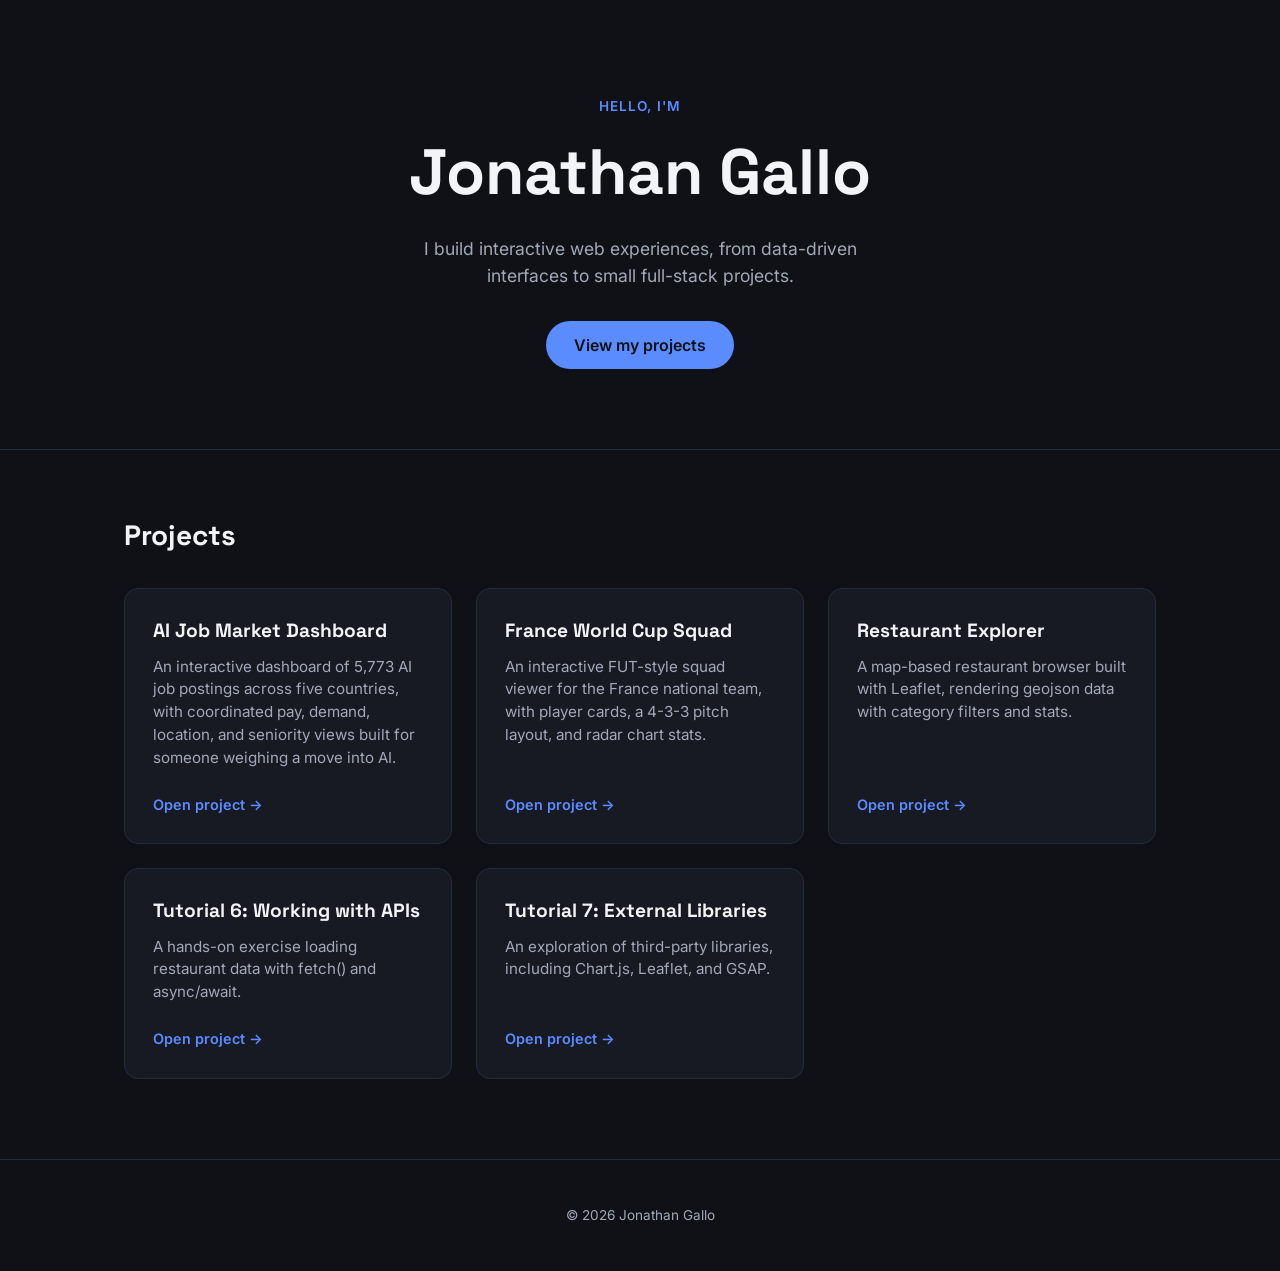
==== commit 7828ad22: "Add AI job market dashboard project Interactive dashboard of 5,773 AI job postings across 5 countrie" ====
--- a/index.html
+++ b/index.html
@@ -26,6 +26,14 @@
     <section id="projects" class="projects">
       <h2 class="section-title">Projects</h2>
       <div class="project-grid">
+
+        <a class="project-card" href="./projects/ai-jobs-dashboard/">
+          <div class="project-card-body">
+            <h3>AI Job Market Dashboard</h3>
+            <p>An interactive dashboard of 5,773 AI job postings across five countries, with coordinated pay, demand, location, and seniority views built for someone weighing a move into AI.</p>
+          </div>
+          <span class="project-card-link">Open project &rarr;</span>
+        </a>
 
         <a class="project-card" href="./projects/fut-worldcup-final/">
           <div class="project-card-body">
